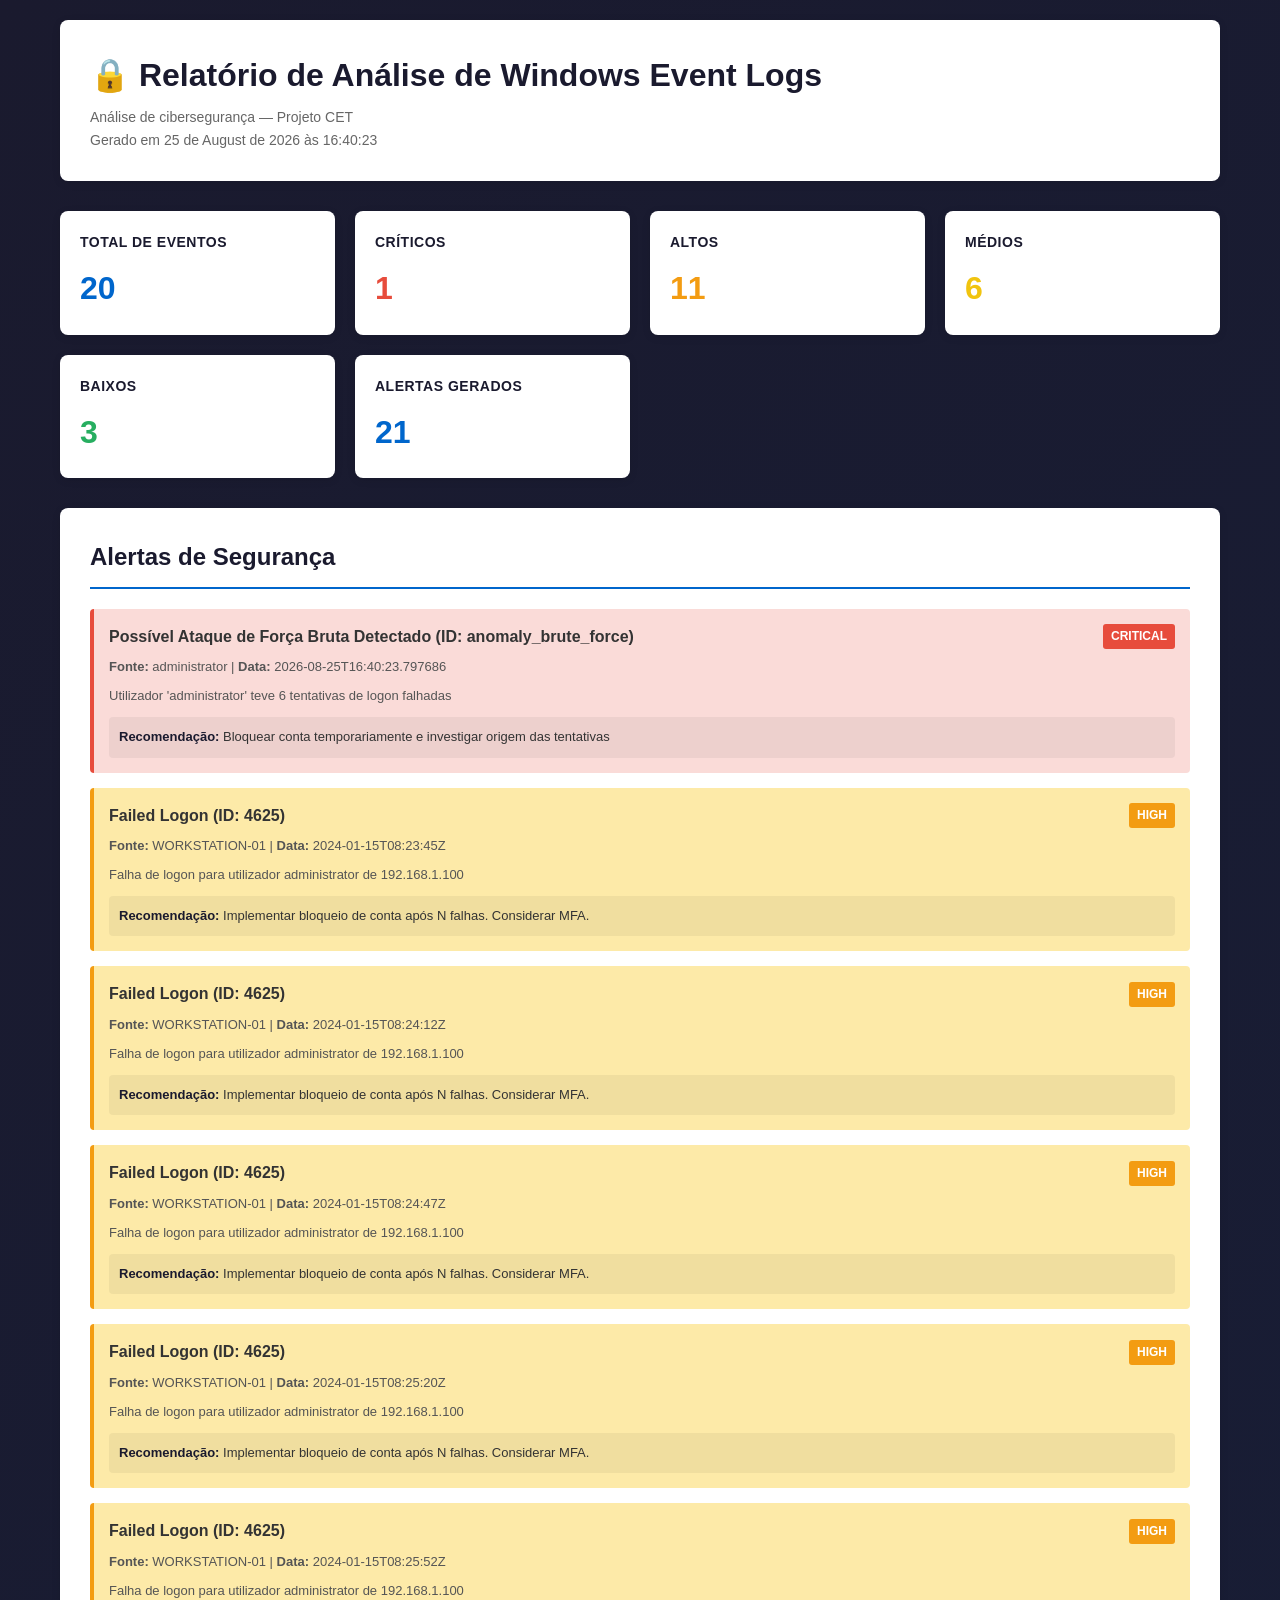
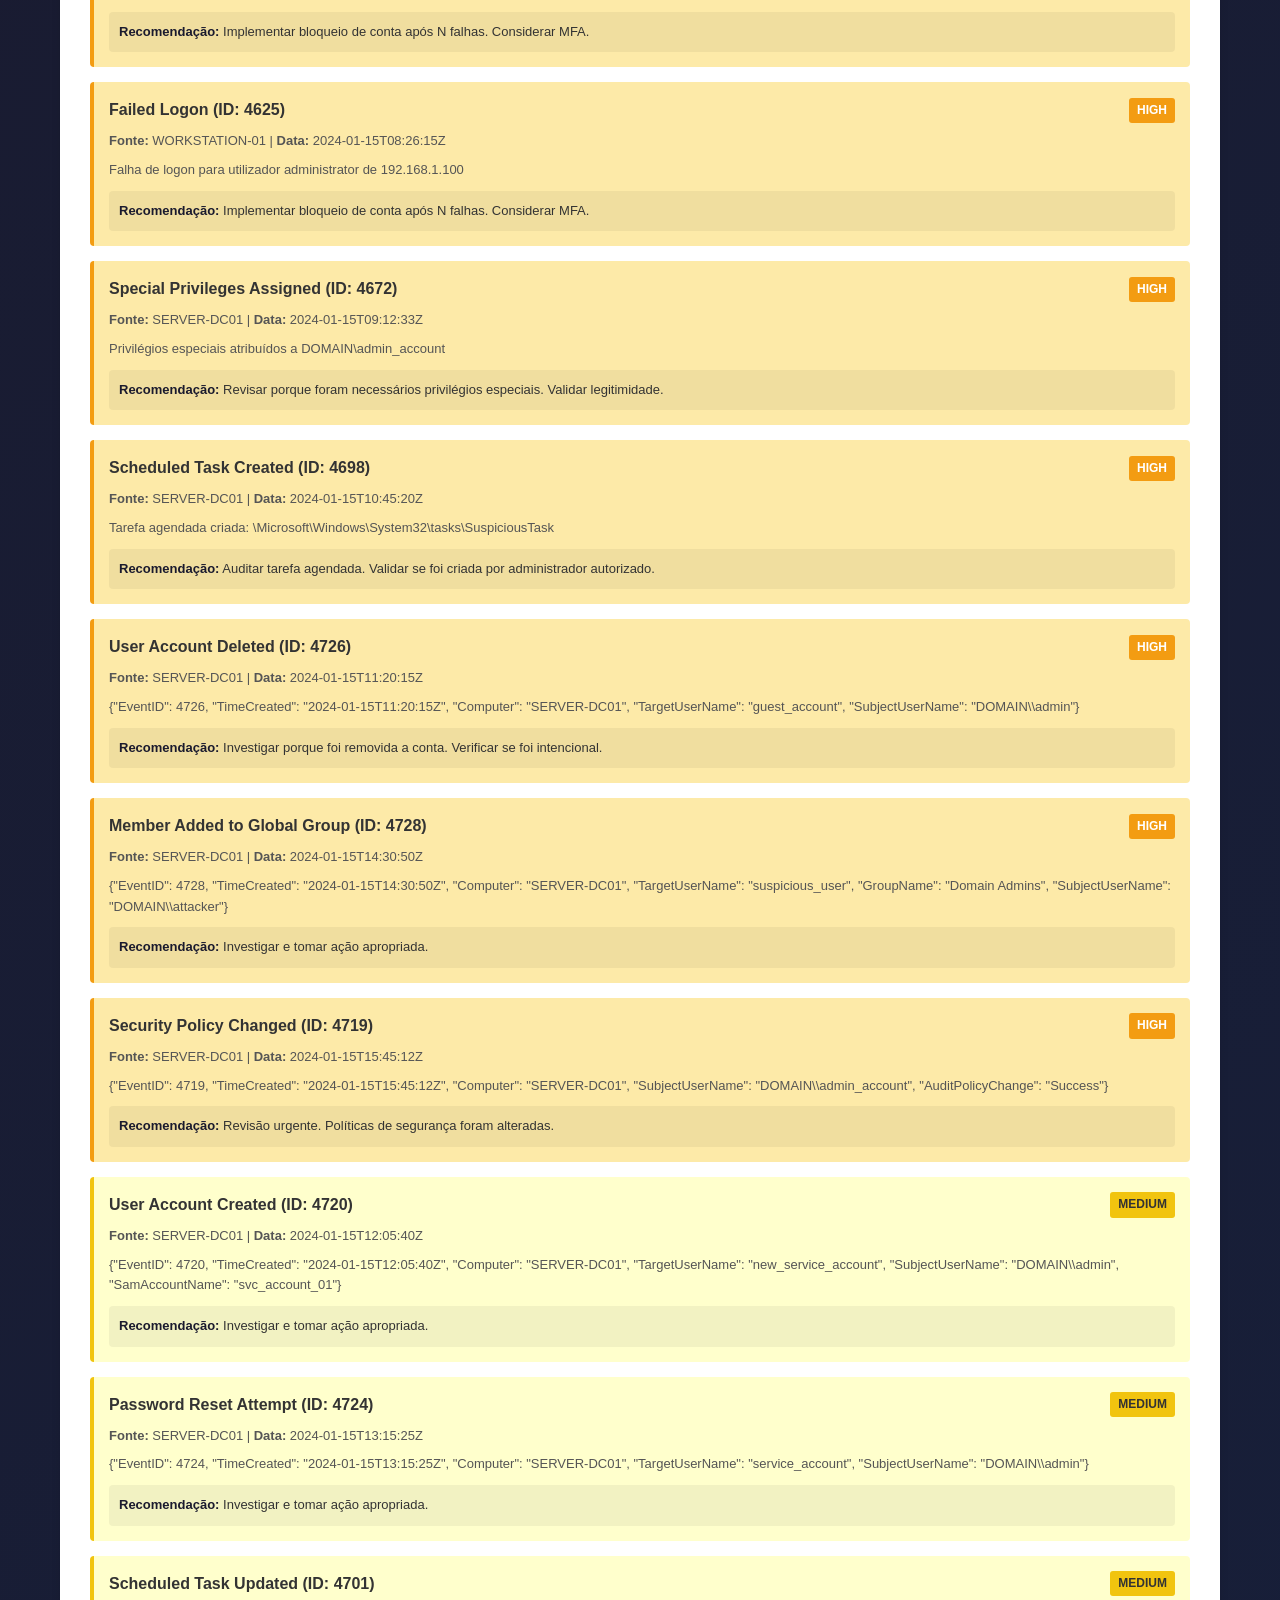
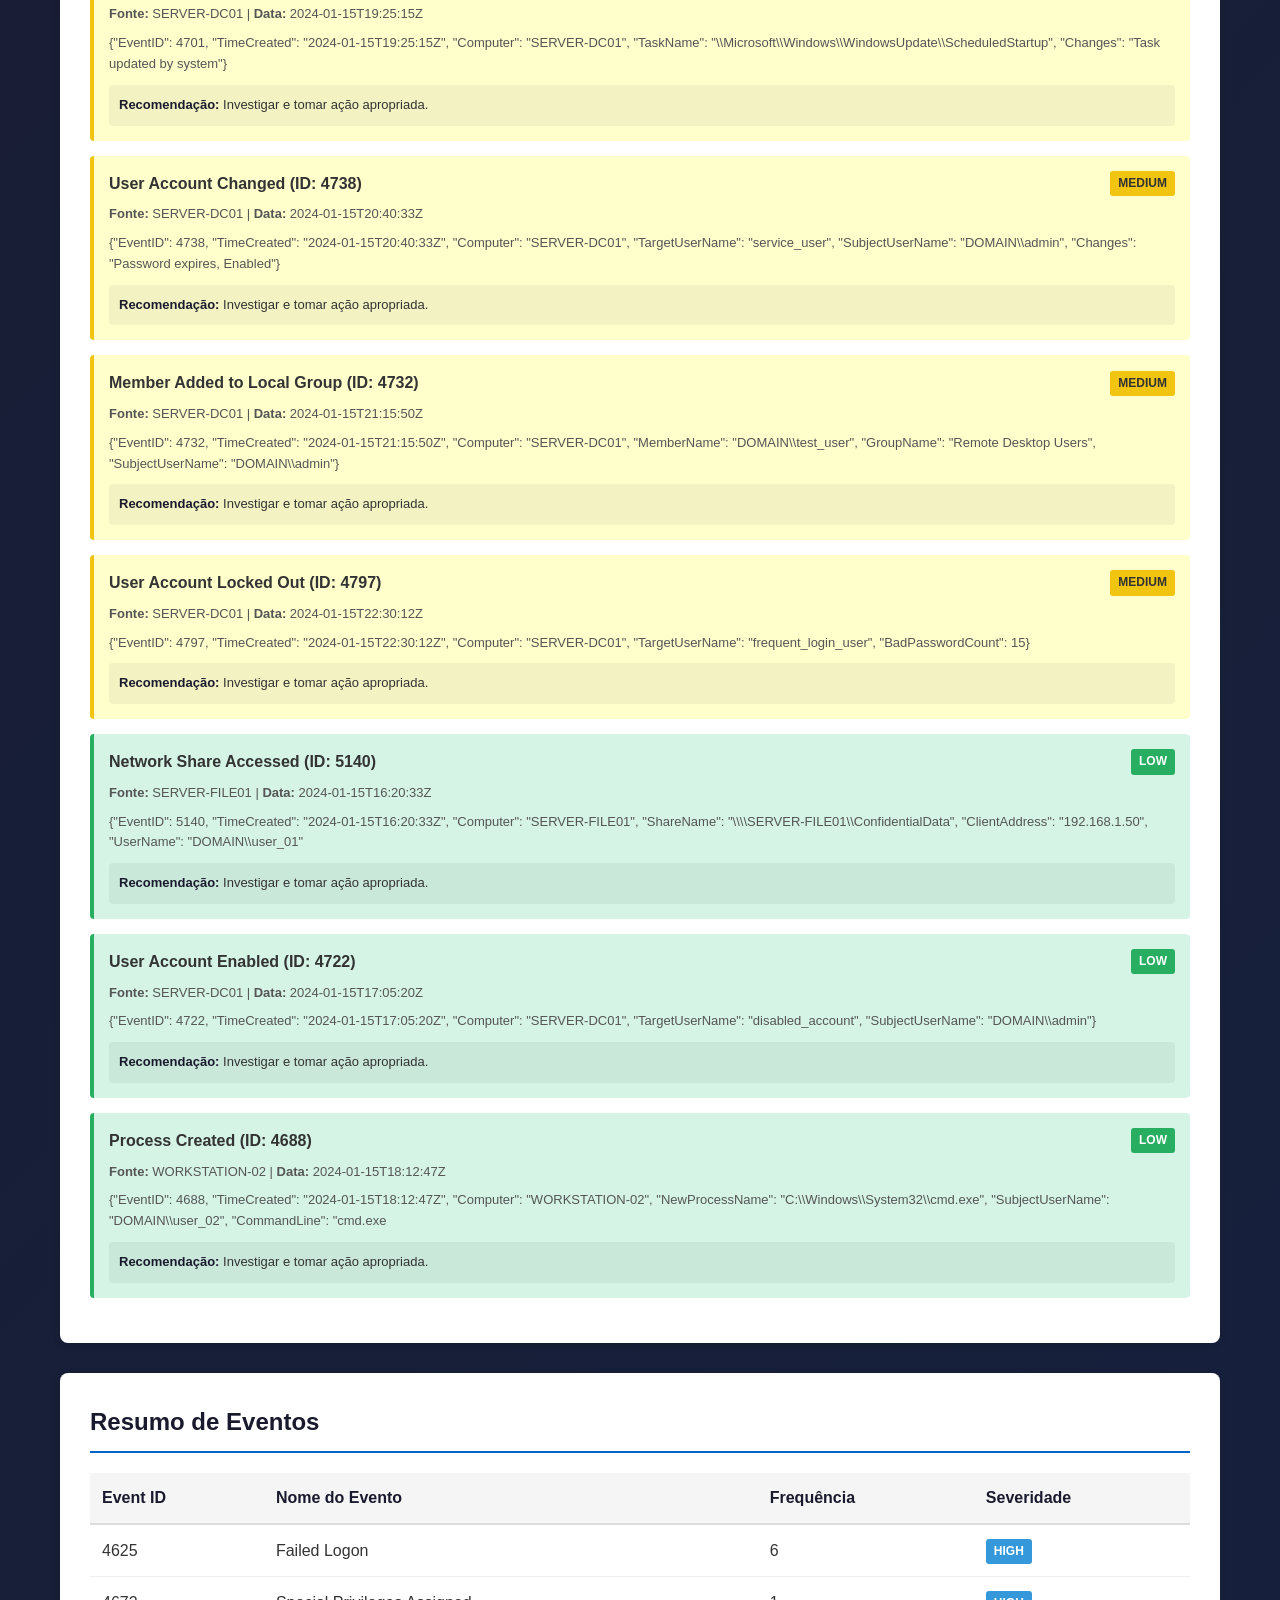
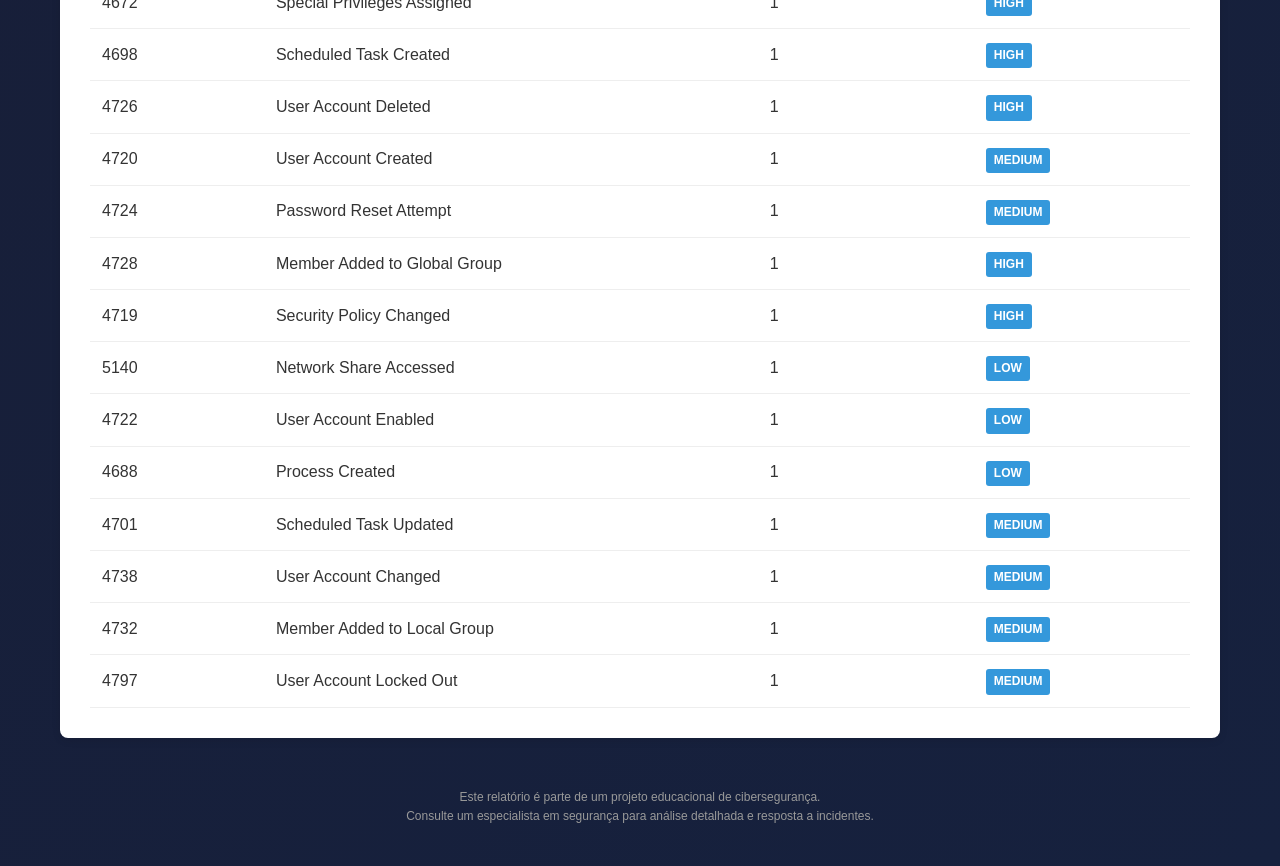
==== report.html @ 30441f55 "Merge: recupera material da Fase 1 do repositório dashboard-seguranca Traz de volta log_analyzer.py," ====
<!DOCTYPE html>
<html lang="pt-PT">
<head>
    <meta charset="UTF-8">
    <meta name="viewport" content="width=device-width, initial-scale=1.0">
    <title>Relatório de Análise de Logs - Cibersegurança</title>
    <style>
        * {
            margin: 0;
            padding: 0;
            box-sizing: border-box;
        }
        
        body {
            font-family: -apple-system, BlinkMacSystemFont, 'Segoe UI', Roboto, Oxygen, Ubuntu, Cantarell, sans-serif;
            background: linear-gradient(135deg, #1a1a2e 0%, #16213e 100%);
            color: #333;
            line-height: 1.6;
        }
        
        .container {
            max-width: 1200px;
            margin: 0 auto;
            padding: 20px;
        }
        
        header {
            background: white;
            padding: 30px;
            border-radius: 8px;
            margin-bottom: 30px;
            box-shadow: 0 2px 8px rgba(0,0,0,0.1);
        }
        
        header h1 {
            color: #1a1a2e;
            margin-bottom: 5px;
        }
        
        header p {
            color: #666;
            font-size: 14px;
        }
        
        .grid {
            display: grid;
            grid-template-columns: repeat(auto-fit, minmax(250px, 1fr));
            gap: 20px;
            margin-bottom: 30px;
        }
        
        .card {
            background: white;
            padding: 20px;
            border-radius: 8px;
            box-shadow: 0 2px 8px rgba(0,0,0,0.1);
        }
        
        .card h3 {
            color: #1a1a2e;
            margin-bottom: 10px;
            font-size: 14px;
            text-transform: uppercase;
            letter-spacing: 0.5px;
        }
        
        .card .value {
            font-size: 32px;
            font-weight: bold;
            color: #0066cc;
        }
        
        .card.critical .value {
            color: #e74c3c;
        }
        
        .card.high .value {
            color: #f39c12;
        }
        
        .card.medium .value {
            color: #f1c40f;
        }
        
        .card.low .value {
            color: #27ae60;
        }
        
        .alerts-section {
            background: white;
            padding: 30px;
            border-radius: 8px;
            box-shadow: 0 2px 8px rgba(0,0,0,0.1);
            margin-bottom: 30px;
        }
        
        .alerts-section h2 {
            color: #1a1a2e;
            margin-bottom: 20px;
            border-bottom: 2px solid #0066cc;
            padding-bottom: 10px;
        }
        
        .alert-item {
            padding: 15px;
            margin-bottom: 15px;
            border-left: 4px solid;
            border-radius: 4px;
            background: #f9f9f9;
        }
        
        .alert-item.critical {
            border-left-color: #e74c3c;
            background: #fadbd8;
        }
        
        .alert-item.high {
            border-left-color: #f39c12;
            background: #fdeaa8;
        }
        
        .alert-item.medium {
            border-left-color: #f1c40f;
            background: #ffffcc;
        }
        
        .alert-item.low {
            border-left-color: #27ae60;
            background: #d5f4e6;
        }
        
        .alert-item.info {
            border-left-color: #3498db;
            background: #d6eaf8;
        }
        
        .alert-title {
            font-weight: bold;
            margin-bottom: 5px;
            display: flex;
            justify-content: space-between;
            align-items: center;
        }
        
        .alert-badge {
            display: inline-block;
            padding: 3px 8px;
            border-radius: 3px;
            font-size: 12px;
            font-weight: bold;
            text-transform: uppercase;
        }
        
        .alert-item.critical .alert-badge {
            background: #e74c3c;
            color: white;
        }
        
        .alert-item.high .alert-badge {
            background: #f39c12;
            color: white;
        }
        
        .alert-item.medium .alert-badge {
            background: #f1c40f;
            color: #333;
        }
        
        .alert-item.low .alert-badge {
            background: #27ae60;
            color: white;
        }
        
        .alert-item.info .alert-badge {
            background: #3498db;
            color: white;
        }
        
        .alert-details {
            font-size: 13px;
            color: #555;
            margin: 8px 0;
        }
        
        .alert-recommendation {
            background: rgba(0,0,0,0.05);
            padding: 10px;
            border-radius: 4px;
            margin-top: 10px;
            font-size: 13px;
            color: #333;
        }
        
        .alert-recommendation strong {
            color: #1a1a2e;
        }
        
        table {
            width: 100%;
            border-collapse: collapse;
            margin-top: 20px;
        }
        
        table thead {
            background: #f5f5f5;
        }
        
        table th {
            padding: 12px;
            text-align: left;
            font-weight: bold;
            color: #1a1a2e;
            border-bottom: 2px solid #ddd;
        }
        
        table td {
            padding: 12px;
            border-bottom: 1px solid #eee;
        }
        
        table tbody tr:hover {
            background: #f9f9f9;
        }
        
        .no-alerts {
            text-align: center;
            padding: 40px;
            color: #999;
        }
        
        footer {
            text-align: center;
            padding: 20px;
            color: #999;
            font-size: 12px;
        }
    </style>
</head>
<body>
    <div class="container">
        <header>
            <h1>🔒 Relatório de Análise de Windows Event Logs</h1>
            <p>Análise de cibersegurança — Projeto CET</p>
            <p>Gerado em 25 de August de 2026 às 16:40:23</p>
        </header>
        
        <div class="grid">
            <div class="card">
                <h3>Total de Eventos</h3>
                <div class="value">20</div>
            </div>
            <div class="card critical">
                <h3>Críticos</h3>
                <div class="value">1</div>
            </div>
            <div class="card high">
                <h3>Altos</h3>
                <div class="value">11</div>
            </div>
            <div class="card medium">
                <h3>Médios</h3>
                <div class="value">6</div>
            </div>
            <div class="card low">
                <h3>Baixos</h3>
                <div class="value">3</div>
            </div>
            <div class="card">
                <h3>Alertas Gerados</h3>
                <div class="value">21</div>
            </div>
        </div>
        
        <div class="alerts-section">
            <h2>Alertas de Segurança</h2>
            
            <div class="alert-item critical">
                <div class="alert-title">
                    <span>Possível Ataque de Força Bruta Detectado (ID: anomaly_brute_force)</span>
                    <span class="alert-badge">critical</span>
                </div>
                <div class="alert-details">
                    <strong>Fonte:</strong> administrator | <strong>Data:</strong> 2026-08-25T16:40:23.797686
                </div>
                <div class="alert-details">
                    Utilizador 'administrator' teve 6 tentativas de logon falhadas
                </div>
                <div class="alert-recommendation">
                    <strong>Recomendação:</strong> Bloquear conta temporariamente e investigar origem das tentativas
                </div>
            </div>
            
            <div class="alert-item high">
                <div class="alert-title">
                    <span>Failed Logon (ID: 4625)</span>
                    <span class="alert-badge">high</span>
                </div>
                <div class="alert-details">
                    <strong>Fonte:</strong> WORKSTATION-01 | <strong>Data:</strong> 2024-01-15T08:23:45Z
                </div>
                <div class="alert-details">
                    Falha de logon para utilizador administrator de 192.168.1.100
                </div>
                <div class="alert-recommendation">
                    <strong>Recomendação:</strong> Implementar bloqueio de conta após N falhas. Considerar MFA.
                </div>
            </div>
            
            <div class="alert-item high">
                <div class="alert-title">
                    <span>Failed Logon (ID: 4625)</span>
                    <span class="alert-badge">high</span>
                </div>
                <div class="alert-details">
                    <strong>Fonte:</strong> WORKSTATION-01 | <strong>Data:</strong> 2024-01-15T08:24:12Z
                </div>
                <div class="alert-details">
                    Falha de logon para utilizador administrator de 192.168.1.100
                </div>
                <div class="alert-recommendation">
                    <strong>Recomendação:</strong> Implementar bloqueio de conta após N falhas. Considerar MFA.
                </div>
            </div>
            
            <div class="alert-item high">
                <div class="alert-title">
                    <span>Failed Logon (ID: 4625)</span>
                    <span class="alert-badge">high</span>
                </div>
                <div class="alert-details">
                    <strong>Fonte:</strong> WORKSTATION-01 | <strong>Data:</strong> 2024-01-15T08:24:47Z
                </div>
                <div class="alert-details">
                    Falha de logon para utilizador administrator de 192.168.1.100
                </div>
                <div class="alert-recommendation">
                    <strong>Recomendação:</strong> Implementar bloqueio de conta após N falhas. Considerar MFA.
                </div>
            </div>
            
            <div class="alert-item high">
                <div class="alert-title">
                    <span>Failed Logon (ID: 4625)</span>
                    <span class="alert-badge">high</span>
                </div>
                <div class="alert-details">
                    <strong>Fonte:</strong> WORKSTATION-01 | <strong>Data:</strong> 2024-01-15T08:25:20Z
                </div>
                <div class="alert-details">
                    Falha de logon para utilizador administrator de 192.168.1.100
                </div>
                <div class="alert-recommendation">
                    <strong>Recomendação:</strong> Implementar bloqueio de conta após N falhas. Considerar MFA.
                </div>
            </div>
            
            <div class="alert-item high">
                <div class="alert-title">
                    <span>Failed Logon (ID: 4625)</span>
                    <span class="alert-badge">high</span>
                </div>
                <div class="alert-details">
                    <strong>Fonte:</strong> WORKSTATION-01 | <strong>Data:</strong> 2024-01-15T08:25:52Z
                </div>
                <div class="alert-details">
                    Falha de logon para utilizador administrator de 192.168.1.100
                </div>
                <div class="alert-recommendation">
                    <strong>Recomendação:</strong> Implementar bloqueio de conta após N falhas. Considerar MFA.
                </div>
            </div>
            
            <div class="alert-item high">
                <div class="alert-title">
                    <span>Failed Logon (ID: 4625)</span>
                    <span class="alert-badge">high</span>
                </div>
                <div class="alert-details">
                    <strong>Fonte:</strong> WORKSTATION-01 | <strong>Data:</strong> 2024-01-15T08:26:15Z
                </div>
                <div class="alert-details">
                    Falha de logon para utilizador administrator de 192.168.1.100
                </div>
                <div class="alert-recommendation">
                    <strong>Recomendação:</strong> Implementar bloqueio de conta após N falhas. Considerar MFA.
                </div>
            </div>
            
            <div class="alert-item high">
                <div class="alert-title">
                    <span>Special Privileges Assigned (ID: 4672)</span>
                    <span class="alert-badge">high</span>
                </div>
                <div class="alert-details">
                    <strong>Fonte:</strong> SERVER-DC01 | <strong>Data:</strong> 2024-01-15T09:12:33Z
                </div>
                <div class="alert-details">
                    Privilégios especiais atribuídos a DOMAIN\admin_account
                </div>
                <div class="alert-recommendation">
                    <strong>Recomendação:</strong> Revisar porque foram necessários privilégios especiais. Validar legitimidade.
                </div>
            </div>
            
            <div class="alert-item high">
                <div class="alert-title">
                    <span>Scheduled Task Created (ID: 4698)</span>
                    <span class="alert-badge">high</span>
                </div>
                <div class="alert-details">
                    <strong>Fonte:</strong> SERVER-DC01 | <strong>Data:</strong> 2024-01-15T10:45:20Z
                </div>
                <div class="alert-details">
                    Tarefa agendada criada: \Microsoft\Windows\System32\tasks\SuspiciousTask
                </div>
                <div class="alert-recommendation">
                    <strong>Recomendação:</strong> Auditar tarefa agendada. Validar se foi criada por administrador autorizado.
                </div>
            </div>
            
            <div class="alert-item high">
                <div class="alert-title">
                    <span>User Account Deleted (ID: 4726)</span>
                    <span class="alert-badge">high</span>
                </div>
                <div class="alert-details">
                    <strong>Fonte:</strong> SERVER-DC01 | <strong>Data:</strong> 2024-01-15T11:20:15Z
                </div>
                <div class="alert-details">
                    {"EventID": 4726, "TimeCreated": "2024-01-15T11:20:15Z", "Computer": "SERVER-DC01", "TargetUserName": "guest_account", "SubjectUserName": "DOMAIN\\admin"}
                </div>
                <div class="alert-recommendation">
                    <strong>Recomendação:</strong> Investigar porque foi removida a conta. Verificar se foi intencional.
                </div>
            </div>
            
            <div class="alert-item high">
                <div class="alert-title">
                    <span>Member Added to Global Group (ID: 4728)</span>
                    <span class="alert-badge">high</span>
                </div>
                <div class="alert-details">
                    <strong>Fonte:</strong> SERVER-DC01 | <strong>Data:</strong> 2024-01-15T14:30:50Z
                </div>
                <div class="alert-details">
                    {"EventID": 4728, "TimeCreated": "2024-01-15T14:30:50Z", "Computer": "SERVER-DC01", "TargetUserName": "suspicious_user", "GroupName": "Domain Admins", "SubjectUserName": "DOMAIN\\attacker"}
                </div>
                <div class="alert-recommendation">
                    <strong>Recomendação:</strong> Investigar e tomar ação apropriada.
                </div>
            </div>
            
            <div class="alert-item high">
                <div class="alert-title">
                    <span>Security Policy Changed (ID: 4719)</span>
                    <span class="alert-badge">high</span>
                </div>
                <div class="alert-details">
                    <strong>Fonte:</strong> SERVER-DC01 | <strong>Data:</strong> 2024-01-15T15:45:12Z
                </div>
                <div class="alert-details">
                    {"EventID": 4719, "TimeCreated": "2024-01-15T15:45:12Z", "Computer": "SERVER-DC01", "SubjectUserName": "DOMAIN\\admin_account", "AuditPolicyChange": "Success"}
                </div>
                <div class="alert-recommendation">
                    <strong>Recomendação:</strong> Revisão urgente. Políticas de segurança foram alteradas.
                </div>
            </div>
            
            <div class="alert-item medium">
                <div class="alert-title">
                    <span>User Account Created (ID: 4720)</span>
                    <span class="alert-badge">medium</span>
                </div>
                <div class="alert-details">
                    <strong>Fonte:</strong> SERVER-DC01 | <strong>Data:</strong> 2024-01-15T12:05:40Z
                </div>
                <div class="alert-details">
                    {"EventID": 4720, "TimeCreated": "2024-01-15T12:05:40Z", "Computer": "SERVER-DC01", "TargetUserName": "new_service_account", "SubjectUserName": "DOMAIN\\admin", "SamAccountName": "svc_account_01"}
                </div>
                <div class="alert-recommendation">
                    <strong>Recomendação:</strong> Investigar e tomar ação apropriada.
                </div>
            </div>
            
            <div class="alert-item medium">
                <div class="alert-title">
                    <span>Password Reset Attempt (ID: 4724)</span>
                    <span class="alert-badge">medium</span>
                </div>
                <div class="alert-details">
                    <strong>Fonte:</strong> SERVER-DC01 | <strong>Data:</strong> 2024-01-15T13:15:25Z
                </div>
                <div class="alert-details">
                    {"EventID": 4724, "TimeCreated": "2024-01-15T13:15:25Z", "Computer": "SERVER-DC01", "TargetUserName": "service_account", "SubjectUserName": "DOMAIN\\admin"}
                </div>
                <div class="alert-recommendation">
                    <strong>Recomendação:</strong> Investigar e tomar ação apropriada.
                </div>
            </div>
            
            <div class="alert-item medium">
                <div class="alert-title">
                    <span>Scheduled Task Updated (ID: 4701)</span>
                    <span class="alert-badge">medium</span>
                </div>
                <div class="alert-details">
                    <strong>Fonte:</strong> SERVER-DC01 | <strong>Data:</strong> 2024-01-15T19:25:15Z
                </div>
                <div class="alert-details">
                    {"EventID": 4701, "TimeCreated": "2024-01-15T19:25:15Z", "Computer": "SERVER-DC01", "TaskName": "\\Microsoft\\Windows\\WindowsUpdate\\ScheduledStartup", "Changes": "Task updated by system"}
                </div>
                <div class="alert-recommendation">
                    <strong>Recomendação:</strong> Investigar e tomar ação apropriada.
                </div>
            </div>
            
            <div class="alert-item medium">
                <div class="alert-title">
                    <span>User Account Changed (ID: 4738)</span>
                    <span class="alert-badge">medium</span>
                </div>
                <div class="alert-details">
                    <strong>Fonte:</strong> SERVER-DC01 | <strong>Data:</strong> 2024-01-15T20:40:33Z
                </div>
                <div class="alert-details">
                    {"EventID": 4738, "TimeCreated": "2024-01-15T20:40:33Z", "Computer": "SERVER-DC01", "TargetUserName": "service_user", "SubjectUserName": "DOMAIN\\admin", "Changes": "Password expires, Enabled"}
                </div>
                <div class="alert-recommendation">
                    <strong>Recomendação:</strong> Investigar e tomar ação apropriada.
                </div>
            </div>
            
            <div class="alert-item medium">
                <div class="alert-title">
                    <span>Member Added to Local Group (ID: 4732)</span>
                    <span class="alert-badge">medium</span>
                </div>
                <div class="alert-details">
                    <strong>Fonte:</strong> SERVER-DC01 | <strong>Data:</strong> 2024-01-15T21:15:50Z
                </div>
                <div class="alert-details">
                    {"EventID": 4732, "TimeCreated": "2024-01-15T21:15:50Z", "Computer": "SERVER-DC01", "MemberName": "DOMAIN\\test_user", "GroupName": "Remote Desktop Users", "SubjectUserName": "DOMAIN\\admin"}
                </div>
                <div class="alert-recommendation">
                    <strong>Recomendação:</strong> Investigar e tomar ação apropriada.
                </div>
            </div>
            
            <div class="alert-item medium">
                <div class="alert-title">
                    <span>User Account Locked Out (ID: 4797)</span>
                    <span class="alert-badge">medium</span>
                </div>
                <div class="alert-details">
                    <strong>Fonte:</strong> SERVER-DC01 | <strong>Data:</strong> 2024-01-15T22:30:12Z
                </div>
                <div class="alert-details">
                    {"EventID": 4797, "TimeCreated": "2024-01-15T22:30:12Z", "Computer": "SERVER-DC01", "TargetUserName": "frequent_login_user", "BadPasswordCount": 15}
                </div>
                <div class="alert-recommendation">
                    <strong>Recomendação:</strong> Investigar e tomar ação apropriada.
                </div>
            </div>
            
            <div class="alert-item low">
                <div class="alert-title">
                    <span>Network Share Accessed (ID: 5140)</span>
                    <span class="alert-badge">low</span>
                </div>
                <div class="alert-details">
                    <strong>Fonte:</strong> SERVER-FILE01 | <strong>Data:</strong> 2024-01-15T16:20:33Z
                </div>
                <div class="alert-details">
                    {"EventID": 5140, "TimeCreated": "2024-01-15T16:20:33Z", "Computer": "SERVER-FILE01", "ShareName": "\\\\SERVER-FILE01\\ConfidentialData", "ClientAddress": "192.168.1.50", "UserName": "DOMAIN\\user_01"
                </div>
                <div class="alert-recommendation">
                    <strong>Recomendação:</strong> Investigar e tomar ação apropriada.
                </div>
            </div>
            
            <div class="alert-item low">
                <div class="alert-title">
                    <span>User Account Enabled (ID: 4722)</span>
                    <span class="alert-badge">low</span>
                </div>
                <div class="alert-details">
                    <strong>Fonte:</strong> SERVER-DC01 | <strong>Data:</strong> 2024-01-15T17:05:20Z
                </div>
                <div class="alert-details">
                    {"EventID": 4722, "TimeCreated": "2024-01-15T17:05:20Z", "Computer": "SERVER-DC01", "TargetUserName": "disabled_account", "SubjectUserName": "DOMAIN\\admin"}
                </div>
                <div class="alert-recommendation">
                    <strong>Recomendação:</strong> Investigar e tomar ação apropriada.
                </div>
            </div>
            
            <div class="alert-item low">
                <div class="alert-title">
                    <span>Process Created (ID: 4688)</span>
                    <span class="alert-badge">low</span>
                </div>
                <div class="alert-details">
                    <strong>Fonte:</strong> WORKSTATION-02 | <strong>Data:</strong> 2024-01-15T18:12:47Z
                </div>
                <div class="alert-details">
                    {"EventID": 4688, "TimeCreated": "2024-01-15T18:12:47Z", "Computer": "WORKSTATION-02", "NewProcessName": "C:\\Windows\\System32\\cmd.exe", "SubjectUserName": "DOMAIN\\user_02", "CommandLine": "cmd.exe
                </div>
                <div class="alert-recommendation">
                    <strong>Recomendação:</strong> Investigar e tomar ação apropriada.
                </div>
            </div>
            
        </div>
        
        <div class="alerts-section">
            <h2>Resumo de Eventos</h2>
            
        <table>
            <thead>
                <tr>
                    <th>Event ID</th>
                    <th>Nome do Evento</th>
                    <th>Frequência</th>
                    <th>Severidade</th>
                </tr>
            </thead>
            <tbody>
        
                <tr>
                    <td>4625</td>
                    <td>Failed Logon</td>
                    <td>6</td>
                    <td><span class="alert-badge" style="background: #3498db; color: white;">high</span></td>
                </tr>
            
                <tr>
                    <td>4672</td>
                    <td>Special Privileges Assigned</td>
                    <td>1</td>
                    <td><span class="alert-badge" style="background: #3498db; color: white;">high</span></td>
                </tr>
            
                <tr>
                    <td>4698</td>
                    <td>Scheduled Task Created</td>
                    <td>1</td>
                    <td><span class="alert-badge" style="background: #3498db; color: white;">high</span></td>
                </tr>
            
                <tr>
                    <td>4726</td>
                    <td>User Account Deleted</td>
                    <td>1</td>
                    <td><span class="alert-badge" style="background: #3498db; color: white;">high</span></td>
                </tr>
            
                <tr>
                    <td>4720</td>
                    <td>User Account Created</td>
                    <td>1</td>
                    <td><span class="alert-badge" style="background: #3498db; color: white;">medium</span></td>
                </tr>
            
                <tr>
                    <td>4724</td>
                    <td>Password Reset Attempt</td>
                    <td>1</td>
                    <td><span class="alert-badge" style="background: #3498db; color: white;">medium</span></td>
                </tr>
            
                <tr>
                    <td>4728</td>
                    <td>Member Added to Global Group</td>
                    <td>1</td>
                    <td><span class="alert-badge" style="background: #3498db; color: white;">high</span></td>
                </tr>
            
                <tr>
                    <td>4719</td>
                    <td>Security Policy Changed</td>
                    <td>1</td>
                    <td><span class="alert-badge" style="background: #3498db; color: white;">high</span></td>
                </tr>
            
                <tr>
                    <td>5140</td>
                    <td>Network Share Accessed</td>
                    <td>1</td>
                    <td><span class="alert-badge" style="background: #3498db; color: white;">low</span></td>
                </tr>
            
                <tr>
                    <td>4722</td>
                    <td>User Account Enabled</td>
                    <td>1</td>
                    <td><span class="alert-badge" style="background: #3498db; color: white;">low</span></td>
                </tr>
            
                <tr>
                    <td>4688</td>
                    <td>Process Created</td>
                    <td>1</td>
                    <td><span class="alert-badge" style="background: #3498db; color: white;">low</span></td>
                </tr>
            
                <tr>
                    <td>4701</td>
                    <td>Scheduled Task Updated</td>
                    <td>1</td>
                    <td><span class="alert-badge" style="background: #3498db; color: white;">medium</span></td>
                </tr>
            
                <tr>
                    <td>4738</td>
                    <td>User Account Changed</td>
                    <td>1</td>
                    <td><span class="alert-badge" style="background: #3498db; color: white;">medium</span></td>
                </tr>
            
                <tr>
                    <td>4732</td>
                    <td>Member Added to Local Group</td>
                    <td>1</td>
                    <td><span class="alert-badge" style="background: #3498db; color: white;">medium</span></td>
                </tr>
            
                <tr>
                    <td>4797</td>
                    <td>User Account Locked Out</td>
                    <td>1</td>
                    <td><span class="alert-badge" style="background: #3498db; color: white;">medium</span></td>
                </tr>
            
            </tbody>
        </table>
        
        </div>
        
        <footer>
            <p>Este relatório é parte de um projeto educacional de cibersegurança.</p>
            <p>Consulte um especialista em segurança para análise detalhada e resposta a incidentes.</p>
        </footer>
    </div>
</body>
</html>
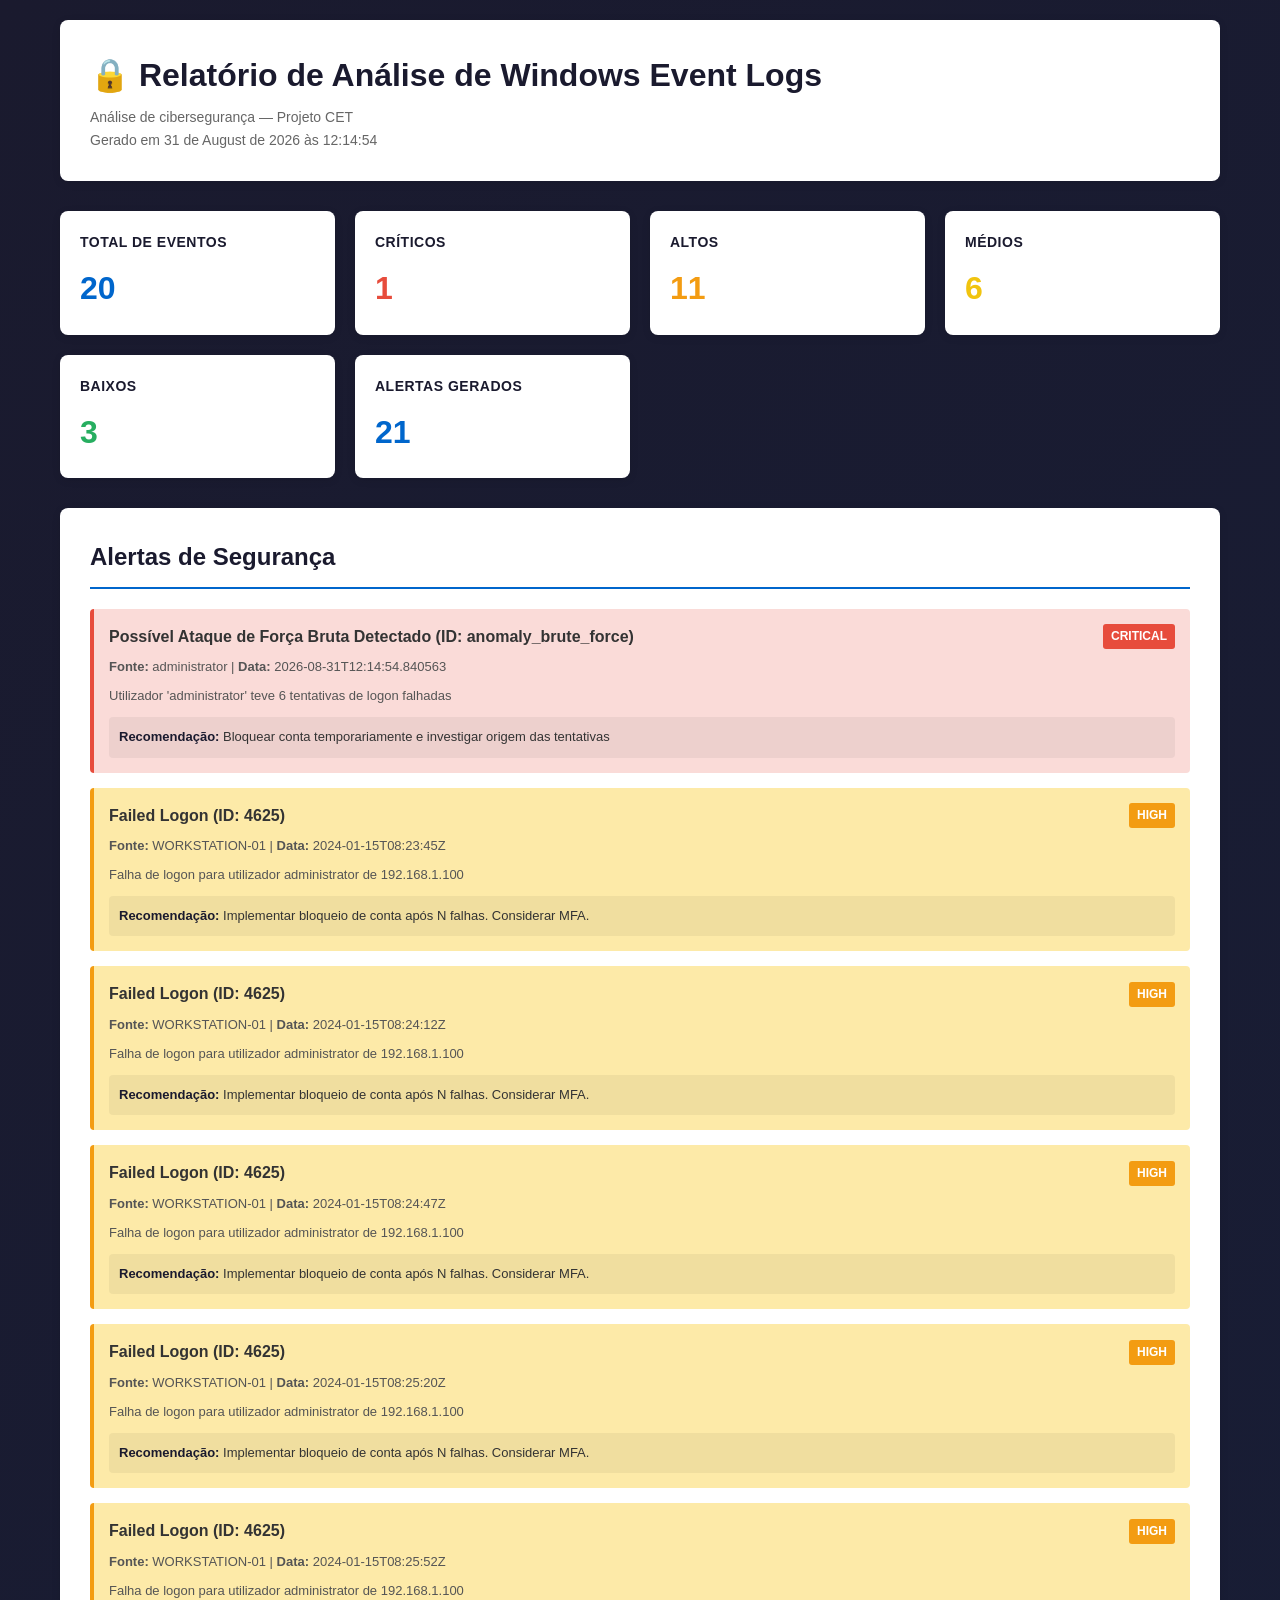
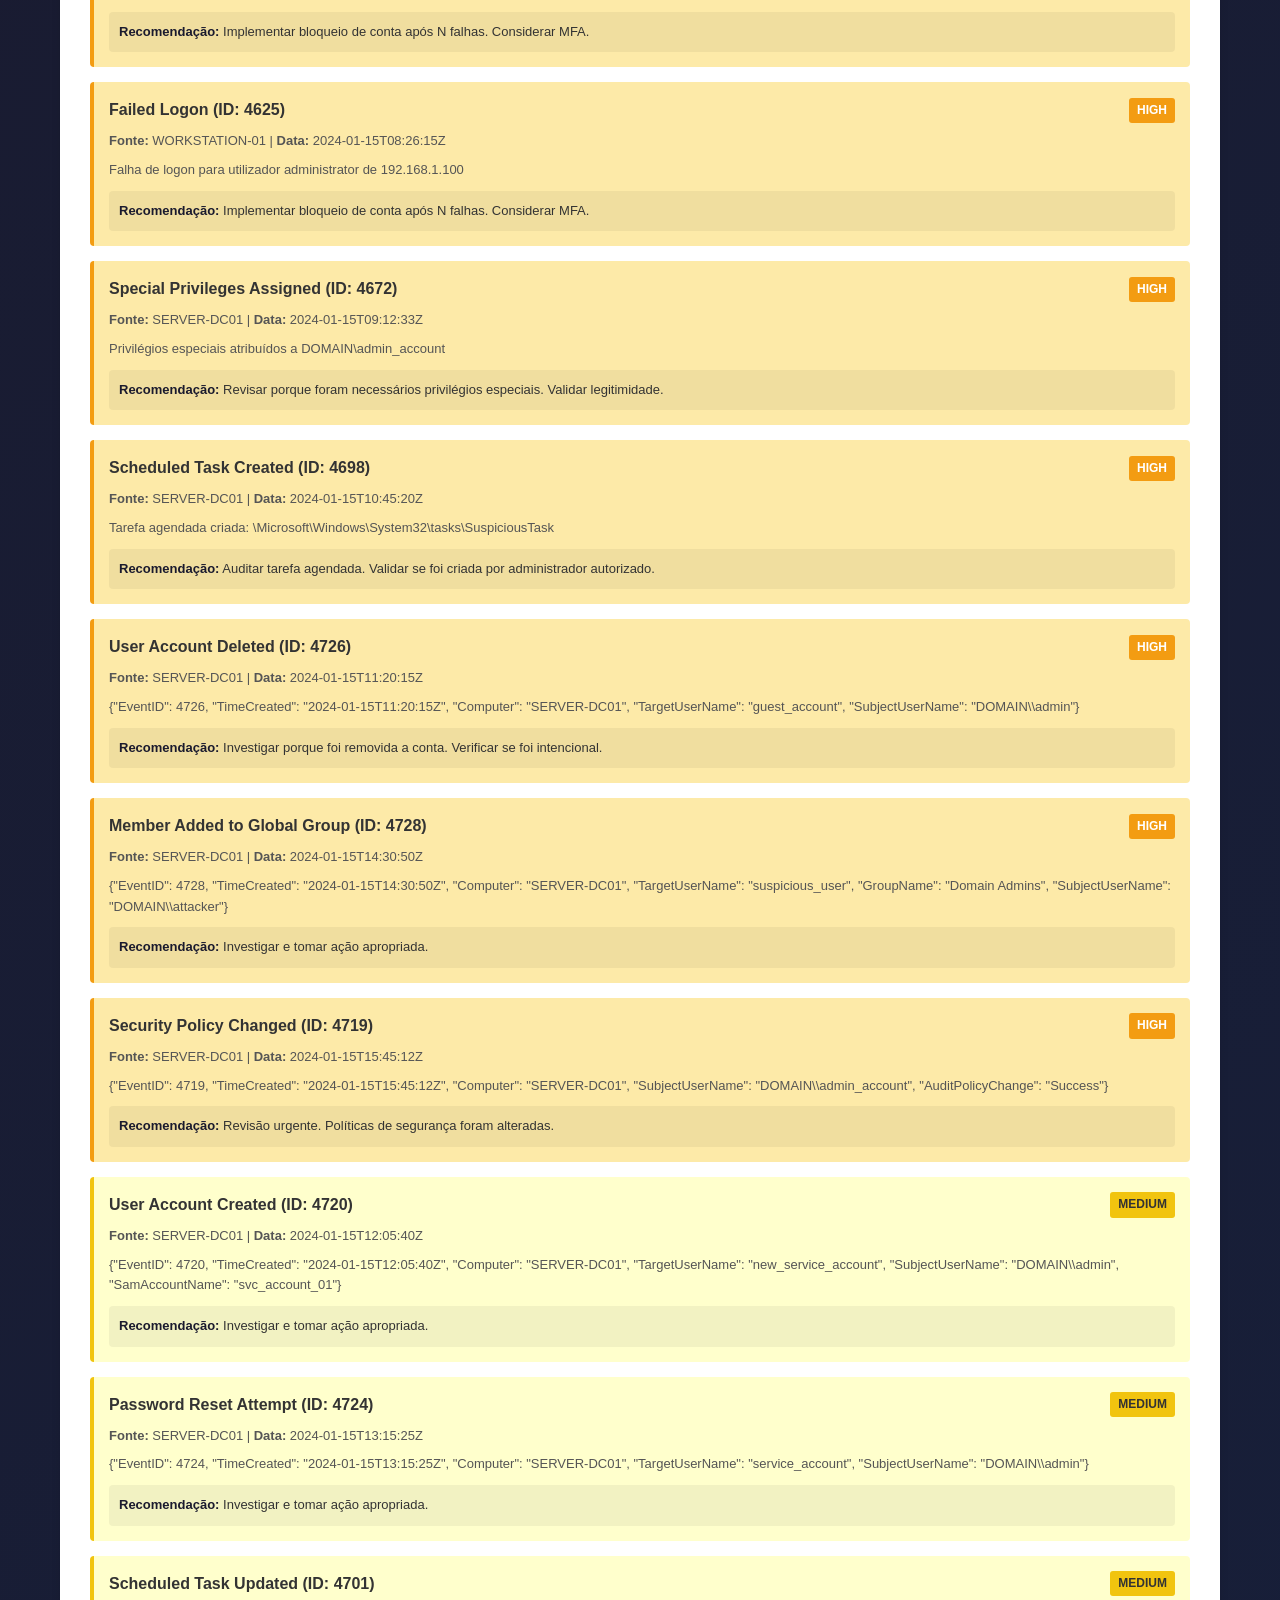
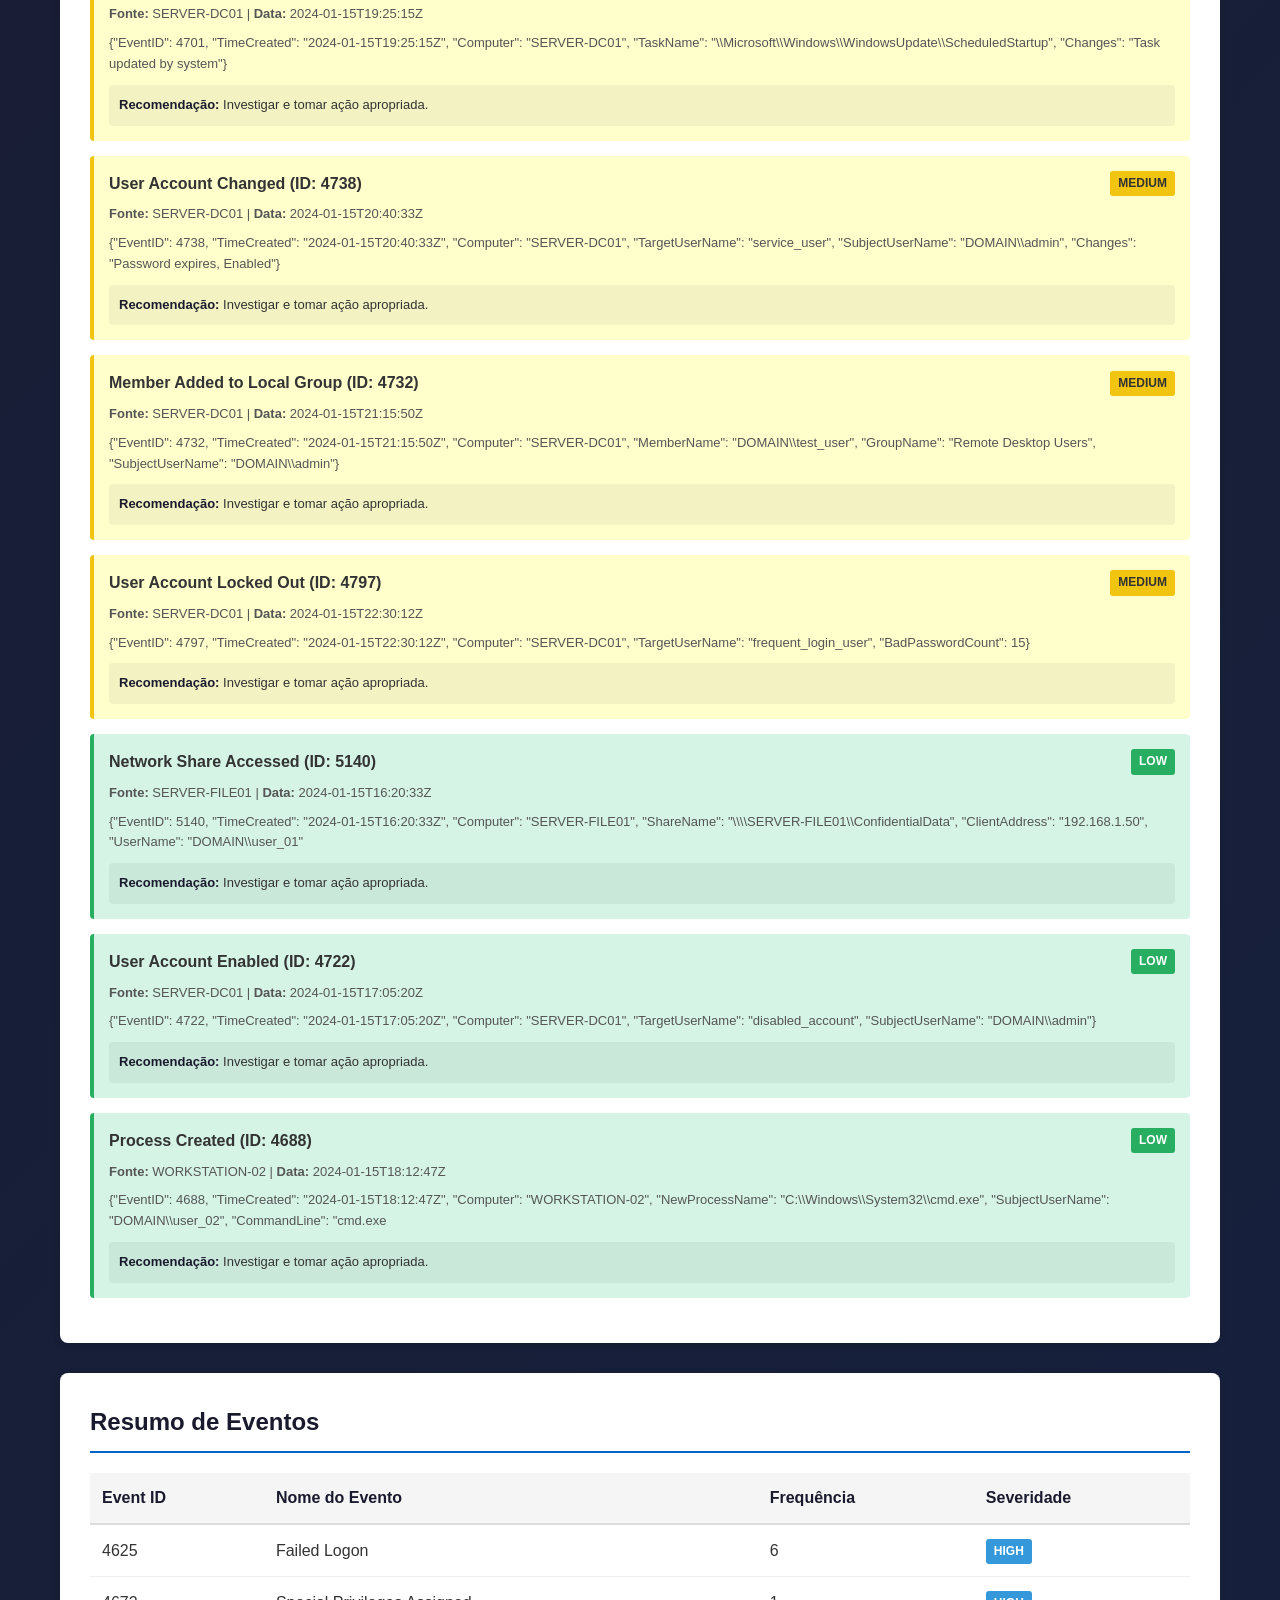
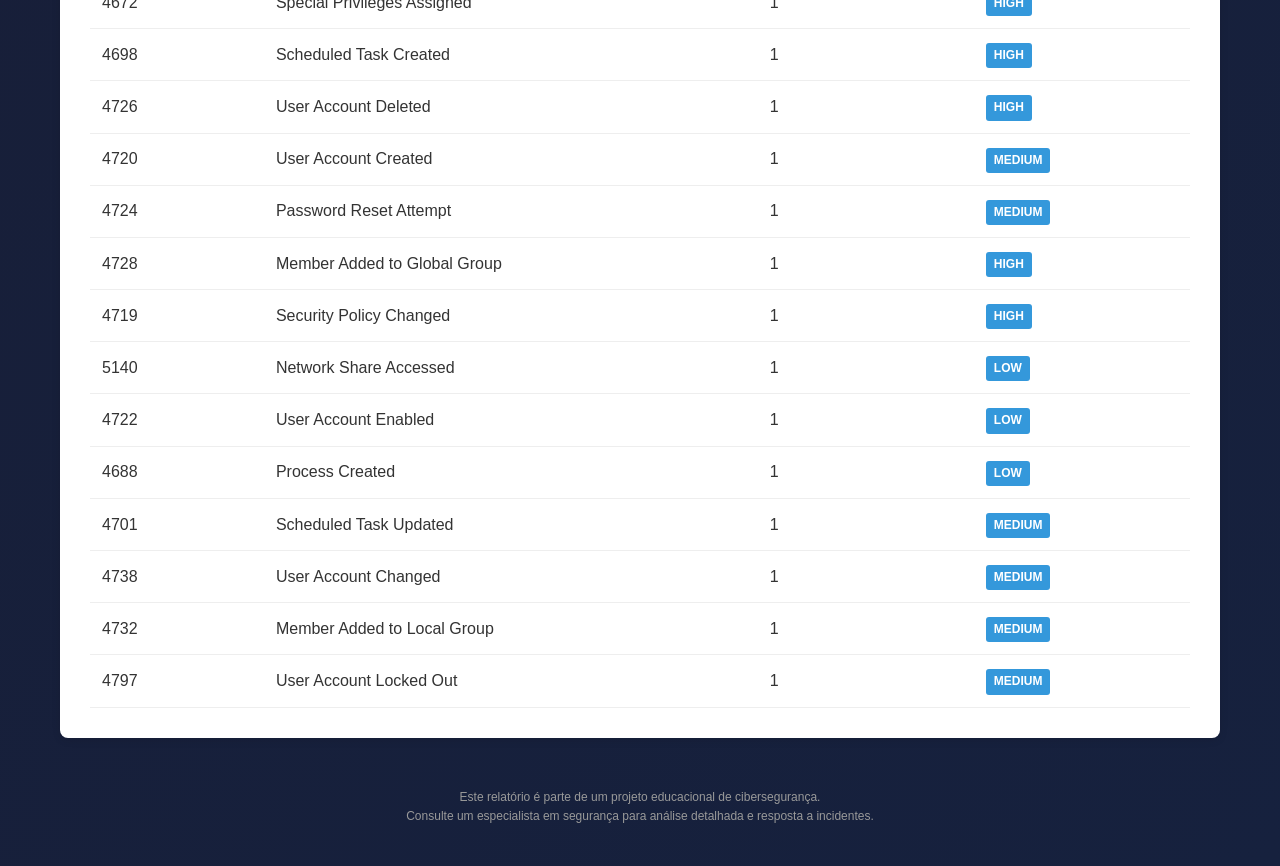
==== commit bfb9a479: "Corrige XSS armazenado e bypass de deteção em log_analyzer.py Sinalizado pela revisão de segurança a" ====
--- a/report.html
+++ b/report.html
@@ -242,7 +242,7 @@
         <header>
             <h1>🔒 Relatório de Análise de Windows Event Logs</h1>
             <p>Análise de cibersegurança — Projeto CET</p>
-            <p>Gerado em 25 de August de 2026 às 16:40:23</p>
+            <p>Gerado em 31 de August de 2026 às 12:14:54</p>
         </header>
         
         <div class="grid">
@@ -281,10 +281,10 @@
                     <span class="alert-badge">critical</span>
                 </div>
                 <div class="alert-details">
-                    <strong>Fonte:</strong> administrator | <strong>Data:</strong> 2026-08-25T16:40:23.797686
-                </div>
-                <div class="alert-details">
-                    Utilizador 'administrator' teve 6 tentativas de logon falhadas
+                    <strong>Fonte:</strong> administrator | <strong>Data:</strong> 2026-08-31T12:14:54.840563
+                </div>
+                <div class="alert-details">
+                    Utilizador &#x27;administrator&#x27; teve 6 tentativas de logon falhadas
                 </div>
                 <div class="alert-recommendation">
                     <strong>Recomendação:</strong> Bloquear conta temporariamente e investigar origem das tentativas
@@ -428,7 +428,7 @@
                     <strong>Fonte:</strong> SERVER-DC01 | <strong>Data:</strong> 2024-01-15T11:20:15Z
                 </div>
                 <div class="alert-details">
-                    {"EventID": 4726, "TimeCreated": "2024-01-15T11:20:15Z", "Computer": "SERVER-DC01", "TargetUserName": "guest_account", "SubjectUserName": "DOMAIN\\admin"}
+                    {&quot;EventID&quot;: 4726, &quot;TimeCreated&quot;: &quot;2024-01-15T11:20:15Z&quot;, &quot;Computer&quot;: &quot;SERVER-DC01&quot;, &quot;TargetUserName&quot;: &quot;guest_account&quot;, &quot;SubjectUserName&quot;: &quot;DOMAIN\\admin&quot;}
                 </div>
                 <div class="alert-recommendation">
                     <strong>Recomendação:</strong> Investigar porque foi removida a conta. Verificar se foi intencional.
@@ -444,7 +444,7 @@
                     <strong>Fonte:</strong> SERVER-DC01 | <strong>Data:</strong> 2024-01-15T14:30:50Z
                 </div>
                 <div class="alert-details">
-                    {"EventID": 4728, "TimeCreated": "2024-01-15T14:30:50Z", "Computer": "SERVER-DC01", "TargetUserName": "suspicious_user", "GroupName": "Domain Admins", "SubjectUserName": "DOMAIN\\attacker"}
+                    {&quot;EventID&quot;: 4728, &quot;TimeCreated&quot;: &quot;2024-01-15T14:30:50Z&quot;, &quot;Computer&quot;: &quot;SERVER-DC01&quot;, &quot;TargetUserName&quot;: &quot;suspicious_user&quot;, &quot;GroupName&quot;: &quot;Domain Admins&quot;, &quot;SubjectUserName&quot;: &quot;DOMAIN\\attacker&quot;}
                 </div>
                 <div class="alert-recommendation">
                     <strong>Recomendação:</strong> Investigar e tomar ação apropriada.
@@ -460,7 +460,7 @@
                     <strong>Fonte:</strong> SERVER-DC01 | <strong>Data:</strong> 2024-01-15T15:45:12Z
                 </div>
                 <div class="alert-details">
-                    {"EventID": 4719, "TimeCreated": "2024-01-15T15:45:12Z", "Computer": "SERVER-DC01", "SubjectUserName": "DOMAIN\\admin_account", "AuditPolicyChange": "Success"}
+                    {&quot;EventID&quot;: 4719, &quot;TimeCreated&quot;: &quot;2024-01-15T15:45:12Z&quot;, &quot;Computer&quot;: &quot;SERVER-DC01&quot;, &quot;SubjectUserName&quot;: &quot;DOMAIN\\admin_account&quot;, &quot;AuditPolicyChange&quot;: &quot;Success&quot;}
                 </div>
                 <div class="alert-recommendation">
                     <strong>Recomendação:</strong> Revisão urgente. Políticas de segurança foram alteradas.
@@ -476,7 +476,7 @@
                     <strong>Fonte:</strong> SERVER-DC01 | <strong>Data:</strong> 2024-01-15T12:05:40Z
                 </div>
                 <div class="alert-details">
-                    {"EventID": 4720, "TimeCreated": "2024-01-15T12:05:40Z", "Computer": "SERVER-DC01", "TargetUserName": "new_service_account", "SubjectUserName": "DOMAIN\\admin", "SamAccountName": "svc_account_01"}
+                    {&quot;EventID&quot;: 4720, &quot;TimeCreated&quot;: &quot;2024-01-15T12:05:40Z&quot;, &quot;Computer&quot;: &quot;SERVER-DC01&quot;, &quot;TargetUserName&quot;: &quot;new_service_account&quot;, &quot;SubjectUserName&quot;: &quot;DOMAIN\\admin&quot;, &quot;SamAccountName&quot;: &quot;svc_account_01&quot;}
                 </div>
                 <div class="alert-recommendation">
                     <strong>Recomendação:</strong> Investigar e tomar ação apropriada.
@@ -492,7 +492,7 @@
                     <strong>Fonte:</strong> SERVER-DC01 | <strong>Data:</strong> 2024-01-15T13:15:25Z
                 </div>
                 <div class="alert-details">
-                    {"EventID": 4724, "TimeCreated": "2024-01-15T13:15:25Z", "Computer": "SERVER-DC01", "TargetUserName": "service_account", "SubjectUserName": "DOMAIN\\admin"}
+                    {&quot;EventID&quot;: 4724, &quot;TimeCreated&quot;: &quot;2024-01-15T13:15:25Z&quot;, &quot;Computer&quot;: &quot;SERVER-DC01&quot;, &quot;TargetUserName&quot;: &quot;service_account&quot;, &quot;SubjectUserName&quot;: &quot;DOMAIN\\admin&quot;}
                 </div>
                 <div class="alert-recommendation">
                     <strong>Recomendação:</strong> Investigar e tomar ação apropriada.
@@ -508,7 +508,7 @@
                     <strong>Fonte:</strong> SERVER-DC01 | <strong>Data:</strong> 2024-01-15T19:25:15Z
                 </div>
                 <div class="alert-details">
-                    {"EventID": 4701, "TimeCreated": "2024-01-15T19:25:15Z", "Computer": "SERVER-DC01", "TaskName": "\\Microsoft\\Windows\\WindowsUpdate\\ScheduledStartup", "Changes": "Task updated by system"}
+                    {&quot;EventID&quot;: 4701, &quot;TimeCreated&quot;: &quot;2024-01-15T19:25:15Z&quot;, &quot;Computer&quot;: &quot;SERVER-DC01&quot;, &quot;TaskName&quot;: &quot;\\Microsoft\\Windows\\WindowsUpdate\\ScheduledStartup&quot;, &quot;Changes&quot;: &quot;Task updated by system&quot;}
                 </div>
                 <div class="alert-recommendation">
                     <strong>Recomendação:</strong> Investigar e tomar ação apropriada.
@@ -524,7 +524,7 @@
                     <strong>Fonte:</strong> SERVER-DC01 | <strong>Data:</strong> 2024-01-15T20:40:33Z
                 </div>
                 <div class="alert-details">
-                    {"EventID": 4738, "TimeCreated": "2024-01-15T20:40:33Z", "Computer": "SERVER-DC01", "TargetUserName": "service_user", "SubjectUserName": "DOMAIN\\admin", "Changes": "Password expires, Enabled"}
+                    {&quot;EventID&quot;: 4738, &quot;TimeCreated&quot;: &quot;2024-01-15T20:40:33Z&quot;, &quot;Computer&quot;: &quot;SERVER-DC01&quot;, &quot;TargetUserName&quot;: &quot;service_user&quot;, &quot;SubjectUserName&quot;: &quot;DOMAIN\\admin&quot;, &quot;Changes&quot;: &quot;Password expires, Enabled&quot;}
                 </div>
                 <div class="alert-recommendation">
                     <strong>Recomendação:</strong> Investigar e tomar ação apropriada.
@@ -540,7 +540,7 @@
                     <strong>Fonte:</strong> SERVER-DC01 | <strong>Data:</strong> 2024-01-15T21:15:50Z
                 </div>
                 <div class="alert-details">
-                    {"EventID": 4732, "TimeCreated": "2024-01-15T21:15:50Z", "Computer": "SERVER-DC01", "MemberName": "DOMAIN\\test_user", "GroupName": "Remote Desktop Users", "SubjectUserName": "DOMAIN\\admin"}
+                    {&quot;EventID&quot;: 4732, &quot;TimeCreated&quot;: &quot;2024-01-15T21:15:50Z&quot;, &quot;Computer&quot;: &quot;SERVER-DC01&quot;, &quot;MemberName&quot;: &quot;DOMAIN\\test_user&quot;, &quot;GroupName&quot;: &quot;Remote Desktop Users&quot;, &quot;SubjectUserName&quot;: &quot;DOMAIN\\admin&quot;}
                 </div>
                 <div class="alert-recommendation">
                     <strong>Recomendação:</strong> Investigar e tomar ação apropriada.
@@ -556,7 +556,7 @@
                     <strong>Fonte:</strong> SERVER-DC01 | <strong>Data:</strong> 2024-01-15T22:30:12Z
                 </div>
                 <div class="alert-details">
-                    {"EventID": 4797, "TimeCreated": "2024-01-15T22:30:12Z", "Computer": "SERVER-DC01", "TargetUserName": "frequent_login_user", "BadPasswordCount": 15}
+                    {&quot;EventID&quot;: 4797, &quot;TimeCreated&quot;: &quot;2024-01-15T22:30:12Z&quot;, &quot;Computer&quot;: &quot;SERVER-DC01&quot;, &quot;TargetUserName&quot;: &quot;frequent_login_user&quot;, &quot;BadPasswordCount&quot;: 15}
                 </div>
                 <div class="alert-recommendation">
                     <strong>Recomendação:</strong> Investigar e tomar ação apropriada.
@@ -572,7 +572,7 @@
                     <strong>Fonte:</strong> SERVER-FILE01 | <strong>Data:</strong> 2024-01-15T16:20:33Z
                 </div>
                 <div class="alert-details">
-                    {"EventID": 5140, "TimeCreated": "2024-01-15T16:20:33Z", "Computer": "SERVER-FILE01", "ShareName": "\\\\SERVER-FILE01\\ConfidentialData", "ClientAddress": "192.168.1.50", "UserName": "DOMAIN\\user_01"
+                    {&quot;EventID&quot;: 5140, &quot;TimeCreated&quot;: &quot;2024-01-15T16:20:33Z&quot;, &quot;Computer&quot;: &quot;SERVER-FILE01&quot;, &quot;ShareName&quot;: &quot;\\\\SERVER-FILE01\\ConfidentialData&quot;, &quot;ClientAddress&quot;: &quot;192.168.1.50&quot;, &quot;UserName&quot;: &quot;DOMAIN\\user_01&quot;
                 </div>
                 <div class="alert-recommendation">
                     <strong>Recomendação:</strong> Investigar e tomar ação apropriada.
@@ -588,7 +588,7 @@
                     <strong>Fonte:</strong> SERVER-DC01 | <strong>Data:</strong> 2024-01-15T17:05:20Z
                 </div>
                 <div class="alert-details">
-                    {"EventID": 4722, "TimeCreated": "2024-01-15T17:05:20Z", "Computer": "SERVER-DC01", "TargetUserName": "disabled_account", "SubjectUserName": "DOMAIN\\admin"}
+                    {&quot;EventID&quot;: 4722, &quot;TimeCreated&quot;: &quot;2024-01-15T17:05:20Z&quot;, &quot;Computer&quot;: &quot;SERVER-DC01&quot;, &quot;TargetUserName&quot;: &quot;disabled_account&quot;, &quot;SubjectUserName&quot;: &quot;DOMAIN\\admin&quot;}
                 </div>
                 <div class="alert-recommendation">
                     <strong>Recomendação:</strong> Investigar e tomar ação apropriada.
@@ -604,7 +604,7 @@
                     <strong>Fonte:</strong> WORKSTATION-02 | <strong>Data:</strong> 2024-01-15T18:12:47Z
                 </div>
                 <div class="alert-details">
-                    {"EventID": 4688, "TimeCreated": "2024-01-15T18:12:47Z", "Computer": "WORKSTATION-02", "NewProcessName": "C:\\Windows\\System32\\cmd.exe", "SubjectUserName": "DOMAIN\\user_02", "CommandLine": "cmd.exe
+                    {&quot;EventID&quot;: 4688, &quot;TimeCreated&quot;: &quot;2024-01-15T18:12:47Z&quot;, &quot;Computer&quot;: &quot;WORKSTATION-02&quot;, &quot;NewProcessName&quot;: &quot;C:\\Windows\\System32\\cmd.exe&quot;, &quot;SubjectUserName&quot;: &quot;DOMAIN\\user_02&quot;, &quot;CommandLine&quot;: &quot;cmd.exe
                 </div>
                 <div class="alert-recommendation">
                     <strong>Recomendação:</strong> Investigar e tomar ação apropriada.
